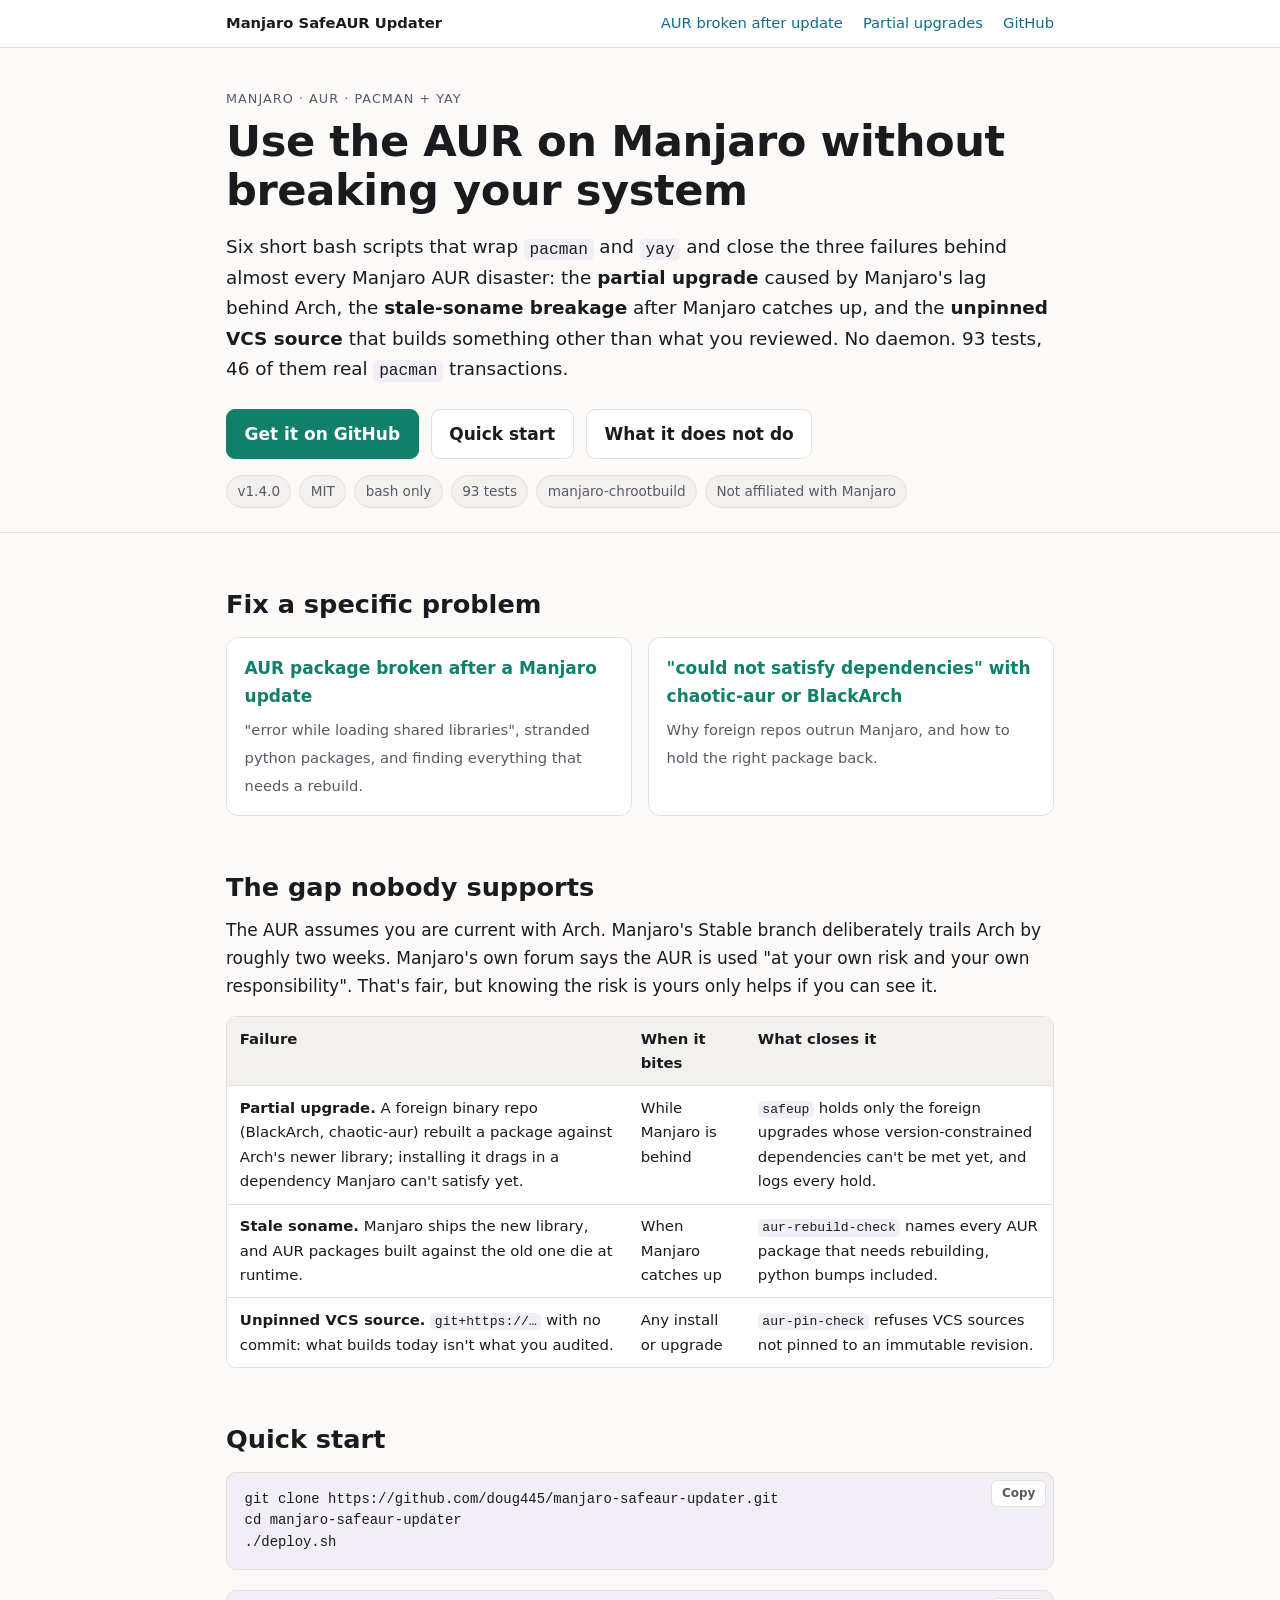
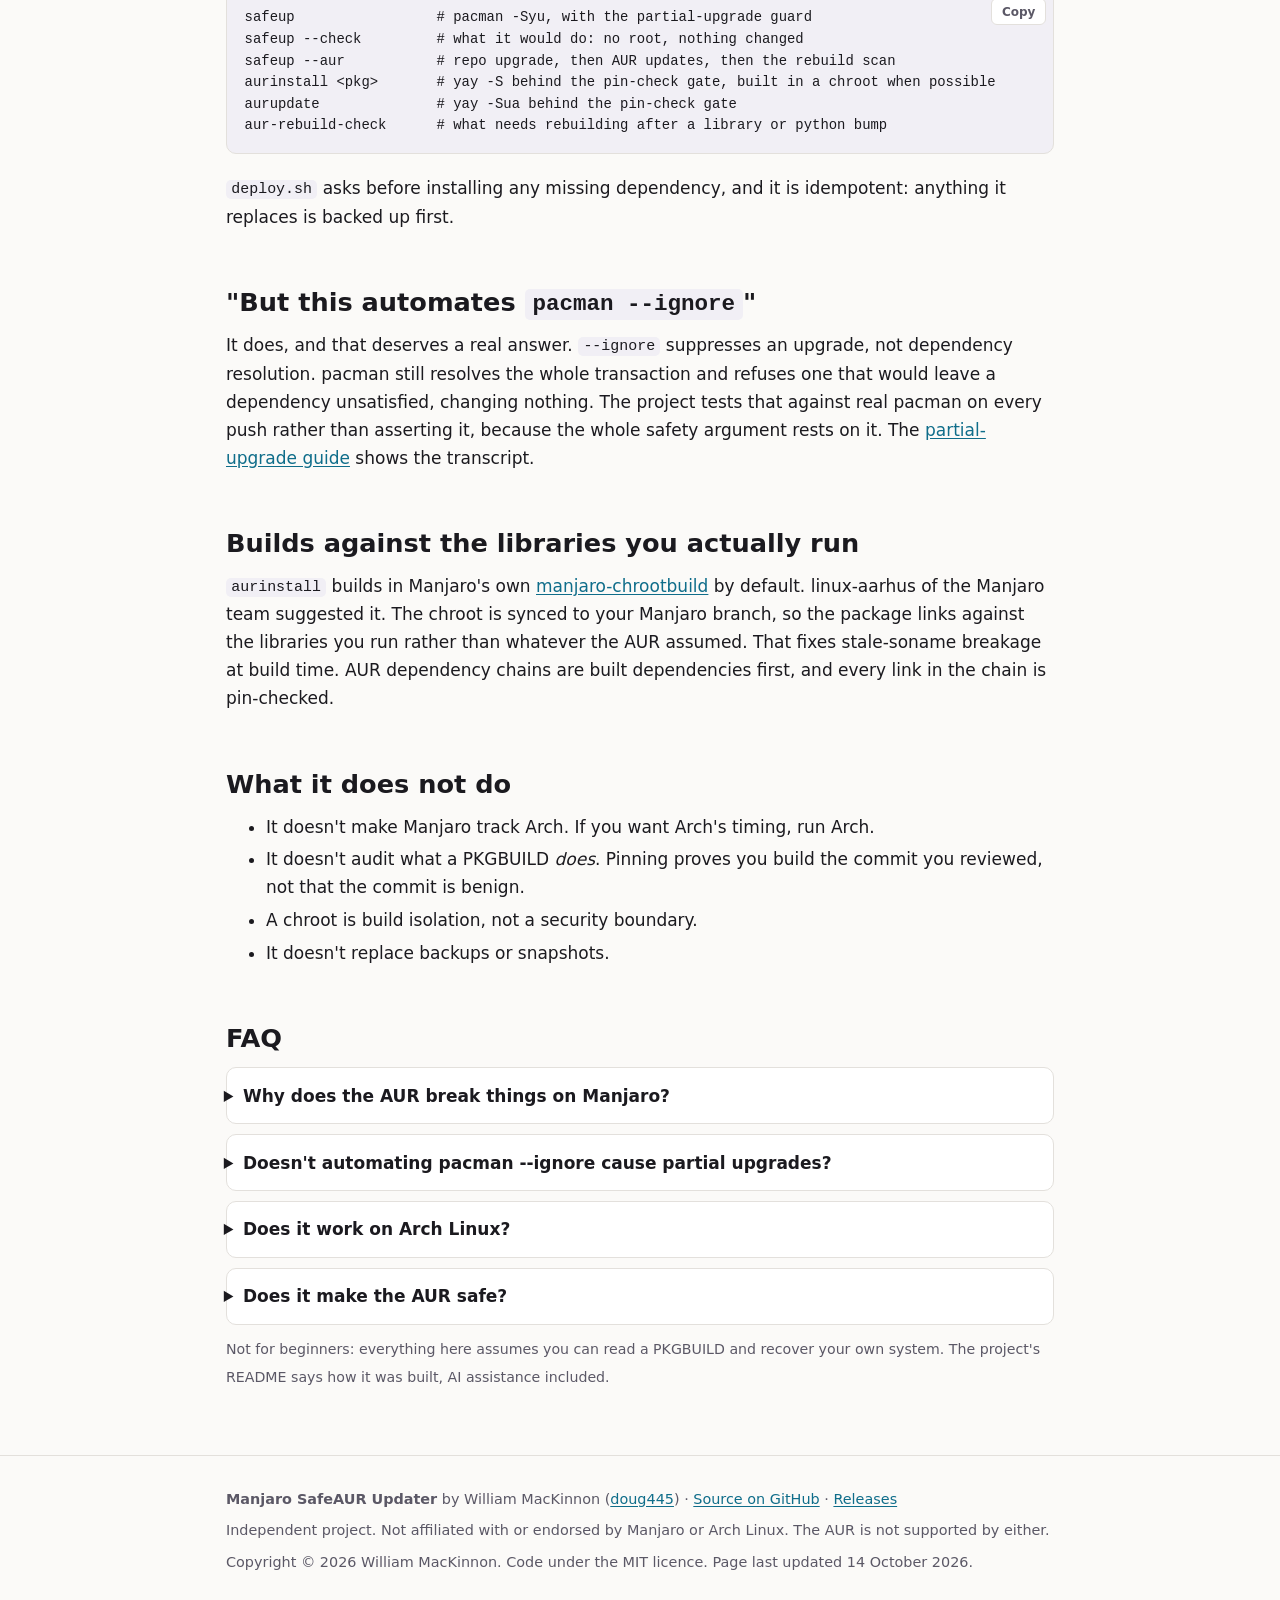
==== index.html @ 5e20a77b "Project site: landing page and two problem guides Guides for the errors people search for: an AUR pa" ====
<!doctype html>
<html lang="en">
<head>
<meta charset="utf-8">
<meta name="viewport" content="width=device-width, initial-scale=1">
<title>Manjaro SafeAUR Updater: use the AUR without breakage</title>
<meta name="description" content="Use the AUR on Manjaro without breaking your system: a guard against partial upgrades from Manjaro's lag behind Arch, a scan for AUR packages broken by a library bump, and pinned sources.">
<link rel="canonical" href="https://doug445.github.io/manjaro-safeaur-updater/">
<meta name="author" content="William MacKinnon">
<meta name="robots" content="index, follow, max-image-preview:large">
<meta name="color-scheme" content="light dark">
<link rel="stylesheet" href="style.css">
<meta property="og:type" content="website">
<meta property="og:site_name" content="Manjaro SafeAUR Updater">
<meta property="og:title" content="Manjaro SafeAUR Updater: use the AUR on Manjaro without breaking your system">
<meta property="og:description" content="pacman and yay wrappers that close the three failures behind most Manjaro AUR breakage: partial upgrades, stale sonames, and unpinned VCS sources. 93 tests against real pacman.">
<meta property="og:url" content="https://doug445.github.io/manjaro-safeaur-updater/">
<meta property="og:image" content="https://doug445.github.io/manjaro-safeaur-updater/card.png">
<meta property="og:image:width" content="1200">
<meta property="og:image:height" content="630">
<meta name="twitter:card" content="summary_large_image">
<script type="application/ld+json">
{
  "@context": "https://schema.org",
  "@graph": [
    {
      "@type": "SoftwareApplication",
      "name": "Manjaro SafeAUR Updater",
      "description": "pacman and yay wrappers for Manjaro: a partial-upgrade guard for foreign repositories, a post-upgrade scan for AUR packages broken by a library or python bump, a pinning policy for PKGBUILD VCS sources, and chroot builds via manjaro-chrootbuild.",
      "applicationCategory": "UtilitiesApplication",
      "operatingSystem": "Manjaro Linux",
      "softwareVersion": "1.4.0",
      "license": "https://opensource.org/licenses/MIT",
      "url": "https://doug445.github.io/manjaro-safeaur-updater/",
      "downloadUrl": "https://github.com/doug445/manjaro-safeaur-updater",
      "codeRepository": "https://github.com/doug445/manjaro-safeaur-updater",
      "offers": { "@type": "Offer", "price": "0", "priceCurrency": "USD" },
      "author": { "@type": "Person", "name": "William MacKinnon", "url": "https://github.com/doug445" }
    },
    {
      "@type": "FAQPage",
      "mainEntity": [
        { "@type": "Question", "name": "Why does the AUR break things on Manjaro?", "acceptedAnswer": { "@type": "Answer", "text": "The AUR assumes you are current with Arch, and Manjaro's Stable branch deliberately trails Arch. Packages built against Arch's newer libraries can need dependencies Manjaro does not have yet, and when Manjaro catches up, AUR packages you built against the older library stop resolving it." } },
        { "@type": "Question", "name": "Doesn't automating pacman --ignore cause partial upgrades?", "acceptedAnswer": { "@type": "Answer", "text": "No. --ignore suppresses an upgrade, not dependency resolution: pacman still resolves the whole transaction and refuses one that would leave a dependency unsatisfied. The project's test suite proves this against real pacman transactions on every push." } },
        { "@type": "Question", "name": "Does it work on Arch Linux?", "acceptedAnswer": { "@type": "Answer", "text": "It is scoped to Manjaro on purpose. The problem it solves is created by Manjaro's Stable branch trailing Arch; on Arch itself there is no lag to guard against." } },
        { "@type": "Question", "name": "Does it make the AUR safe?", "acceptedAnswer": { "@type": "Answer", "text": "No. Pinning proves you build the commit you reviewed, not that the commit is benign, and a chroot is build isolation, not a security boundary. Read the PKGBUILD. The AUR is not supported by Arch or Manjaro." } }
      ]
    }
  ]
}
</script>
</head>
<body>

<nav class="sitenav" aria-label="Site">
  <div class="wrap">
    <a class="brand" href="./">Manjaro SafeAUR Updater</a>
    <a href="aur-package-broken-after-manjaro-update/">AUR broken after update</a>
    <a href="manjaro-partial-upgrade-could-not-satisfy-dependencies/">Partial upgrades</a>
    <a href="https://github.com/doug445/manjaro-safeaur-updater">GitHub</a>
  </div>
</nav>

<header class="hero">
  <div class="wrap">
    <p class="eyebrow">Manjaro · AUR · pacman + yay</p>
    <h1>Use the AUR on Manjaro without breaking your system</h1>
    <p class="lede">
      Six short bash scripts that wrap <code>pacman</code> and <code>yay</code> and close the
      three failures behind almost every Manjaro AUR disaster: the <strong>partial upgrade</strong>
      caused by Manjaro's lag behind Arch, the <strong>stale-soname breakage</strong> after Manjaro
      catches up, and the <strong>unpinned VCS source</strong> that builds something other than
      what you reviewed. No daemon. 93 tests, 46 of them real <code>pacman</code> transactions.
    </p>
    <div class="cta">
      <a class="btn primary" href="https://github.com/doug445/manjaro-safeaur-updater">Get it on GitHub</a>
      <a class="btn" href="#quick-start">Quick start</a>
      <a class="btn" href="https://github.com/doug445/manjaro-safeaur-updater#what-this-does-not-do">What it does not do</a>
    </div>
    <ul class="facts" aria-label="At a glance">
      <li>v1.4.0</li><li>MIT</li><li>bash only</li><li>93 tests</li><li>manjaro-chrootbuild</li>
      <li>Not affiliated with Manjaro</li>
    </ul>
  </div>
</header>

<main class="wrap">

<h2 id="problems">Fix a specific problem</h2>
<div class="cards">
  <a class="card" href="aur-package-broken-after-manjaro-update/"><strong>AUR package broken after a Manjaro update</strong><span>"error while loading shared libraries", stranded python packages, and finding everything that needs a rebuild.</span></a>
  <a class="card" href="manjaro-partial-upgrade-could-not-satisfy-dependencies/"><strong>"could not satisfy dependencies" with chaotic-aur or BlackArch</strong><span>Why foreign repos outrun Manjaro, and how to hold the right package back.</span></a>
</div>

<h2 id="why">The gap nobody supports</h2>
<p>
  The AUR assumes you are current with Arch. Manjaro's Stable branch deliberately trails Arch by
  roughly two weeks. Manjaro's own forum says the AUR is used "at your own risk and your own
  responsibility". That's fair, but knowing the risk is yours only helps if you can see it.
</p>
<div class="table-scroll"><table>
  <thead><tr><th>Failure</th><th>When it bites</th><th>What closes it</th></tr></thead>
  <tbody>
    <tr><td><strong>Partial upgrade.</strong> A foreign binary repo (BlackArch, chaotic-aur) rebuilt a package against Arch's newer library; installing it drags in a dependency Manjaro can't satisfy yet.</td><td>While Manjaro is behind</td><td><code>safeup</code> holds only the foreign upgrades whose version-constrained dependencies can't be met yet, and logs every hold.</td></tr>
    <tr><td><strong>Stale soname.</strong> Manjaro ships the new library, and AUR packages built against the old one die at runtime.</td><td>When Manjaro catches up</td><td><code>aur-rebuild-check</code> names every AUR package that needs rebuilding, python bumps included.</td></tr>
    <tr><td><strong>Unpinned VCS source.</strong> <code>git+https://…</code> with no commit: what builds today isn't what you audited.</td><td>Any install or upgrade</td><td><code>aur-pin-check</code> refuses VCS sources not pinned to an immutable revision.</td></tr>
  </tbody>
</table></div>

<h2 id="quick-start">Quick start</h2>
<div class="codeblock"><pre><code>git clone https://github.com/doug445/manjaro-safeaur-updater.git
cd manjaro-safeaur-updater
./deploy.sh</code></pre></div>
<div class="codeblock"><pre><code>safeup                 # pacman -Syu, with the partial-upgrade guard
safeup --check         # what it would do: no root, nothing changed
safeup --aur           # repo upgrade, then AUR updates, then the rebuild scan
aurinstall &lt;pkg&gt;       # yay -S behind the pin-check gate, built in a chroot when possible
aurupdate              # yay -Sua behind the pin-check gate
aur-rebuild-check      # what needs rebuilding after a library or python bump</code></pre></div>
<p><code>deploy.sh</code> asks before installing any missing dependency, and it is idempotent:
  anything it replaces is backed up first.</p>

<h2 id="ignore">"But this automates <code>pacman --ignore</code>"</h2>
<p>
  It does, and that deserves a real answer. <code>--ignore</code> suppresses an upgrade, not
  dependency resolution. pacman still resolves the whole transaction and refuses one that would
  leave a dependency unsatisfied, changing nothing. The project tests that against real pacman
  on every push rather than asserting it, because the whole safety argument rests on it. The
  <a href="manjaro-partial-upgrade-could-not-satisfy-dependencies/">partial-upgrade guide</a>
  shows the transcript.
</p>

<h2 id="chroot">Builds against the libraries you actually run</h2>
<p>
  <code>aurinstall</code> builds in Manjaro's own
  <a href="https://gitlab.manjaro.org/tools/development-tools/manjaro-chrootbuild">manjaro-chrootbuild</a>
  by default. linux-aarhus of the Manjaro team suggested it. The chroot is synced to your Manjaro
  branch, so the package links against the libraries you run rather than whatever the AUR assumed.
  That fixes stale-soname breakage at build time. AUR dependency chains are built dependencies
  first, and every link in the chain is pin-checked.
</p>

<h2 id="not">What it does not do</h2>
<ul>
  <li>It doesn't make Manjaro track Arch. If you want Arch's timing, run Arch.</li>
  <li>It doesn't audit what a PKGBUILD <em>does</em>. Pinning proves you build the commit you
    reviewed, not that the commit is benign.</li>
  <li>A chroot is build isolation, not a security boundary.</li>
  <li>It doesn't replace backups or snapshots.</li>
</ul>

<h2 id="faq">FAQ</h2>
<details>
  <summary>Why does the AUR break things on Manjaro?</summary>
  <p>The AUR assumes you are current with Arch, and Manjaro's Stable branch deliberately trails
    Arch. Packages built against Arch's newer libraries can need dependencies Manjaro does not have
    yet, and when Manjaro catches up, AUR packages you built against the older library stop
    resolving it.</p>
</details>
<details>
  <summary>Doesn't automating pacman --ignore cause partial upgrades?</summary>
  <p>No. --ignore suppresses an upgrade, not dependency resolution: pacman still resolves the whole
    transaction and refuses one that would leave a dependency unsatisfied. The project's test suite
    proves this against real pacman transactions on every push.</p>
</details>
<details>
  <summary>Does it work on Arch Linux?</summary>
  <p>It is scoped to Manjaro on purpose. The problem it solves is created by Manjaro's Stable
    branch trailing Arch; on Arch itself there is no lag to guard against.</p>
</details>
<details>
  <summary>Does it make the AUR safe?</summary>
  <p>No. Pinning proves you build the commit you reviewed, not that the commit is benign, and a
    chroot is build isolation, not a security boundary. Read the PKGBUILD. The AUR is not
    supported by Arch or Manjaro.</p>
</details>

<p><small>Not for beginners: everything here assumes you can read a PKGBUILD and recover your own
  system. The project's README says how it was built, AI assistance included.</small></p>
</main>

<footer>
  <div class="wrap">
    <p><strong>Manjaro SafeAUR Updater</strong> by William MacKinnon
      (<a href="https://github.com/doug445">doug445</a>) ·
      <a href="https://github.com/doug445/manjaro-safeaur-updater">Source on GitHub</a> ·
      <a href="https://github.com/doug445/manjaro-safeaur-updater/releases">Releases</a></p>
    <p>Independent project. Not affiliated with or endorsed by Manjaro or Arch Linux. The AUR is not supported by either.</p>
    <p>Copyright © 2026 William MacKinnon. Code under the MIT licence. Page last updated 14 October 2026.</p>
  </div>
</footer>

<script>
document.querySelectorAll('.codeblock').forEach(function (block) {
  var btn = document.createElement('button');
  btn.className = 'copy'; btn.type = 'button'; btn.textContent = 'Copy';
  btn.addEventListener('click', function () {
    navigator.clipboard.writeText(block.querySelector('code').innerText).then(function () {
      btn.textContent = 'Copied'; setTimeout(function () { btn.textContent = 'Copy'; }, 1500);
    }).catch(function () { btn.textContent = 'Select + copy'; });
  });
  block.appendChild(btn);
});
</script>
</body>
</html>
---- style.css ----
:root {
  --bg: #fbfaf8;
  --surface: #ffffff;
  --surface-2: #f3f1ee;
  --text: #1b1a1f;
  --muted: #5b5866;
  --border: #e3e0dc;
  --accent: #11806a;
  --accent-2: #0f6d8a;
  --accent-ink: #ffffff;
  --code-bg: #f1eff5;
  --warn-bg: #fff5e6;
  --warn-border: #e8a33a;
  --ok: #1e7d45;
}
@media (prefers-color-scheme: dark) {
  :root:not([data-theme="light"]) {
    --bg: #0b0f17;
    --surface: #111a26;
    --surface-2: #16212f;
    --text: #eef3f8;
    --muted: #9fb0c2;
    --border: #2b3d52;
    --accent: #35bf5c;
    --accent-2: #6aa1ff;
    --accent-ink: #061020;
    --code-bg: #121c28;
    --warn-bg: #261c0c;
    --warn-border: #c9862a;
    --ok: #5fd48f;
  }
}
:root[data-theme="dark"] {
  --bg: #0b0f17;
  --surface: #111a26;
  --surface-2: #16212f;
  --text: #eef3f8;
  --muted: #9fb0c2;
  --border: #2b3d52;
  --accent: #35bf5c;
  --accent-2: #6aa1ff;
  --accent-ink: #061020;
  --code-bg: #121c28;
  --warn-bg: #261c0c;
  --warn-border: #c9862a;
  --ok: #5fd48f;
}

*, *::before, *::after { box-sizing: border-box; }
html { -webkit-text-size-adjust: 100%; scroll-padding-top: 1rem; }
body {
  margin: 0;
  background: var(--bg);
  color: var(--text);
  font: 17px/1.65 system-ui, -apple-system, "Segoe UI", Roboto, "Helvetica Neue", Arial, sans-serif;
}
a { color: var(--accent-2); text-underline-offset: 2px; }
a:hover { color: var(--accent); }
.wrap { max-width: 860px; margin: 0 auto; padding: 0 16px; }

header.hero { padding: 2.5rem 0 1.5rem; border-bottom: 1px solid var(--border); }
.hero img {
  display: block; width: 100%; height: auto; border-radius: 14px;
  border: 1px solid var(--border); margin-bottom: 1.75rem;
}
.eyebrow {
  font-size: .8rem; letter-spacing: .08em; text-transform: uppercase;
  color: var(--muted); margin: 0 0 .5rem;
}
h1 { font-size: clamp(1.9rem, 5vw, 2.7rem); line-height: 1.15; margin: 0 0 1rem; letter-spacing: -.01em; }
h2 { font-size: 1.6rem; line-height: 1.25; margin: 3rem 0 .75rem; padding-top: .5rem; }
h3 { font-size: 1.2rem; margin: 2rem 0 .5rem; }
p, ul, ol { margin: 0 0 1rem; }
li { margin: .3rem 0; }
.lede { font-size: 1.15rem; color: var(--text); }

.cta { display: flex; flex-wrap: wrap; gap: .75rem; margin: 1.5rem 0 1rem; }
.btn {
  display: inline-block; padding: .65rem 1.1rem; border-radius: 9px;
  font-weight: 600; text-decoration: none; border: 1px solid var(--border);
  color: var(--text); background: var(--surface);
}
.btn.primary { background: var(--accent); border-color: var(--accent); color: var(--accent-ink); }
.btn:hover { filter: brightness(1.08); color: inherit; }
.btn.primary:hover { color: var(--accent-ink); }

.facts { display: flex; flex-wrap: wrap; gap: .5rem; padding: 0; list-style: none; margin: 1rem 0 0; }
.facts li {
  margin: 0; font-size: .85rem; padding: .25rem .65rem; border-radius: 999px;
  background: var(--surface-2); border: 1px solid var(--border); color: var(--muted);
}

nav.toc {
  margin: 2rem 0 0; padding: 1rem 1.25rem; background: var(--surface);
  border: 1px solid var(--border); border-radius: 12px;
}
nav.toc h2 { font-size: 1rem; margin: 0 0 .5rem; padding: 0; }
nav.toc ol { columns: 2; column-gap: 2rem; margin: 0; padding-left: 1.2rem; font-size: .95rem; }
@media (max-width: 600px) { nav.toc ol { columns: 1; } }

.note {
  border-left: 4px solid var(--warn-border); background: var(--warn-bg);
  padding: .9rem 1.1rem; border-radius: 0 10px 10px 0; margin: 1.25rem 0;
}
.note p:last-child { margin-bottom: 0; }

pre, code { font-family: ui-monospace, "SF Mono", "JetBrains Mono", Menlo, Consolas, monospace; }
code { font-size: .88em; background: var(--code-bg); padding: .1em .35em; border-radius: 5px; }
.codeblock { position: relative; margin: 1rem 0 1.25rem; }
pre {
  background: var(--code-bg); border: 1px solid var(--border); border-radius: 10px;
  padding: 1rem 1.1rem; overflow-x: auto; font-size: .87rem; line-height: 1.55; margin: 0;
}
pre code { background: none; padding: 0; font-size: inherit; }
.copy {
  position: absolute; top: .5rem; right: .5rem; font: 600 .75rem/1 system-ui, sans-serif;
  padding: .4rem .6rem; border-radius: 6px; border: 1px solid var(--border);
  background: var(--surface); color: var(--muted); cursor: pointer;
}
.copy:hover { color: var(--text); }

.table-scroll { overflow-x: auto; margin: 1rem 0 1.25rem; border: 1px solid var(--border); border-radius: 10px; }
table { border-collapse: collapse; width: 100%; font-size: .93rem; background: var(--surface); }
th, td { text-align: left; padding: .6rem .8rem; border-bottom: 1px solid var(--border); vertical-align: top; }
th { background: var(--surface-2); font-weight: 600; }
tr:last-child td { border-bottom: 0; }

.chain { display: flex; flex-wrap: wrap; align-items: center; gap: .4rem; margin: 1rem 0; font-size: .9rem; }
.chain span {
  padding: .35rem .65rem; border-radius: 7px; background: var(--surface);
  border: 1px solid var(--border); font-family: ui-monospace, Menlo, monospace;
}
.chain span.hot { border-color: var(--accent); color: var(--accent); font-weight: 600; }
.chain i { color: var(--muted); font-style: normal; }

ol.steps { counter-reset: s; list-style: none; padding: 0; }
ol.steps > li {
  counter-increment: s; position: relative; padding: 0 0 0 3rem; margin: 0 0 1.75rem;
}
ol.steps > li::before {
  content: counter(s); position: absolute; left: 0; top: .1rem;
  width: 2rem; height: 2rem; border-radius: 50%; display: grid; place-items: center;
  background: var(--accent); color: var(--accent-ink); font-weight: 700; font-size: .95rem;
}
ol.steps > li > h3 { margin-top: 0; }

figure { margin: 1.5rem 0; }
figure img { max-width: 100%; height: auto; border-radius: 10px; border: 1px solid var(--border); display: block; margin: 0 auto; }
figcaption { font-size: .88rem; color: var(--muted); text-align: center; margin-top: .5rem; }

details {
  border: 1px solid var(--border); border-radius: 10px; background: var(--surface);
  margin: .6rem 0; padding: 0 1rem;
}
details[open] { padding-bottom: .5rem; }
summary { cursor: pointer; font-weight: 600; padding: .85rem 0; list-style-position: outside; }
details p { margin: .25rem 0 .75rem; }

.ok { color: var(--ok); font-weight: 600; }

footer {
  margin-top: 4rem; padding: 2rem 0 3rem; border-top: 1px solid var(--border);
  color: var(--muted); font-size: .9rem;
}
footer p { margin: 0 0 .5rem; }

.sitenav { border-bottom: 1px solid var(--border); background: var(--surface); }
.sitenav .wrap { display: flex; flex-wrap: wrap; gap: .25rem 1.25rem; align-items: center; padding-top: .7rem; padding-bottom: .7rem; font-size: .92rem; }
.sitenav .brand { font-weight: 700; color: var(--text); text-decoration: none; margin-right: auto; }
.sitenav a { text-decoration: none; }
.crumbs { font-size: .85rem; color: var(--muted); margin: 1.5rem 0 0; }
.cards { display: grid; grid-template-columns: repeat(auto-fit, minmax(240px, 1fr)); gap: 1rem; margin: 1rem 0 1.5rem; }
.card { display: block; padding: 1rem 1.1rem; border: 1px solid var(--border); border-radius: 12px; background: var(--surface); text-decoration: none; color: var(--text); }
.card:hover { border-color: var(--accent); color: var(--text); }
.card strong { display: block; margin-bottom: .3rem; color: var(--accent); }
.card span { font-size: .92rem; color: var(--muted); }
.tool { border: 1px solid var(--accent); border-radius: 12px; padding: 1rem 1.2rem; margin: 2rem 0; background: var(--surface); }
.tool p:last-child { margin-bottom: 0; }
small { color: var(--muted); }
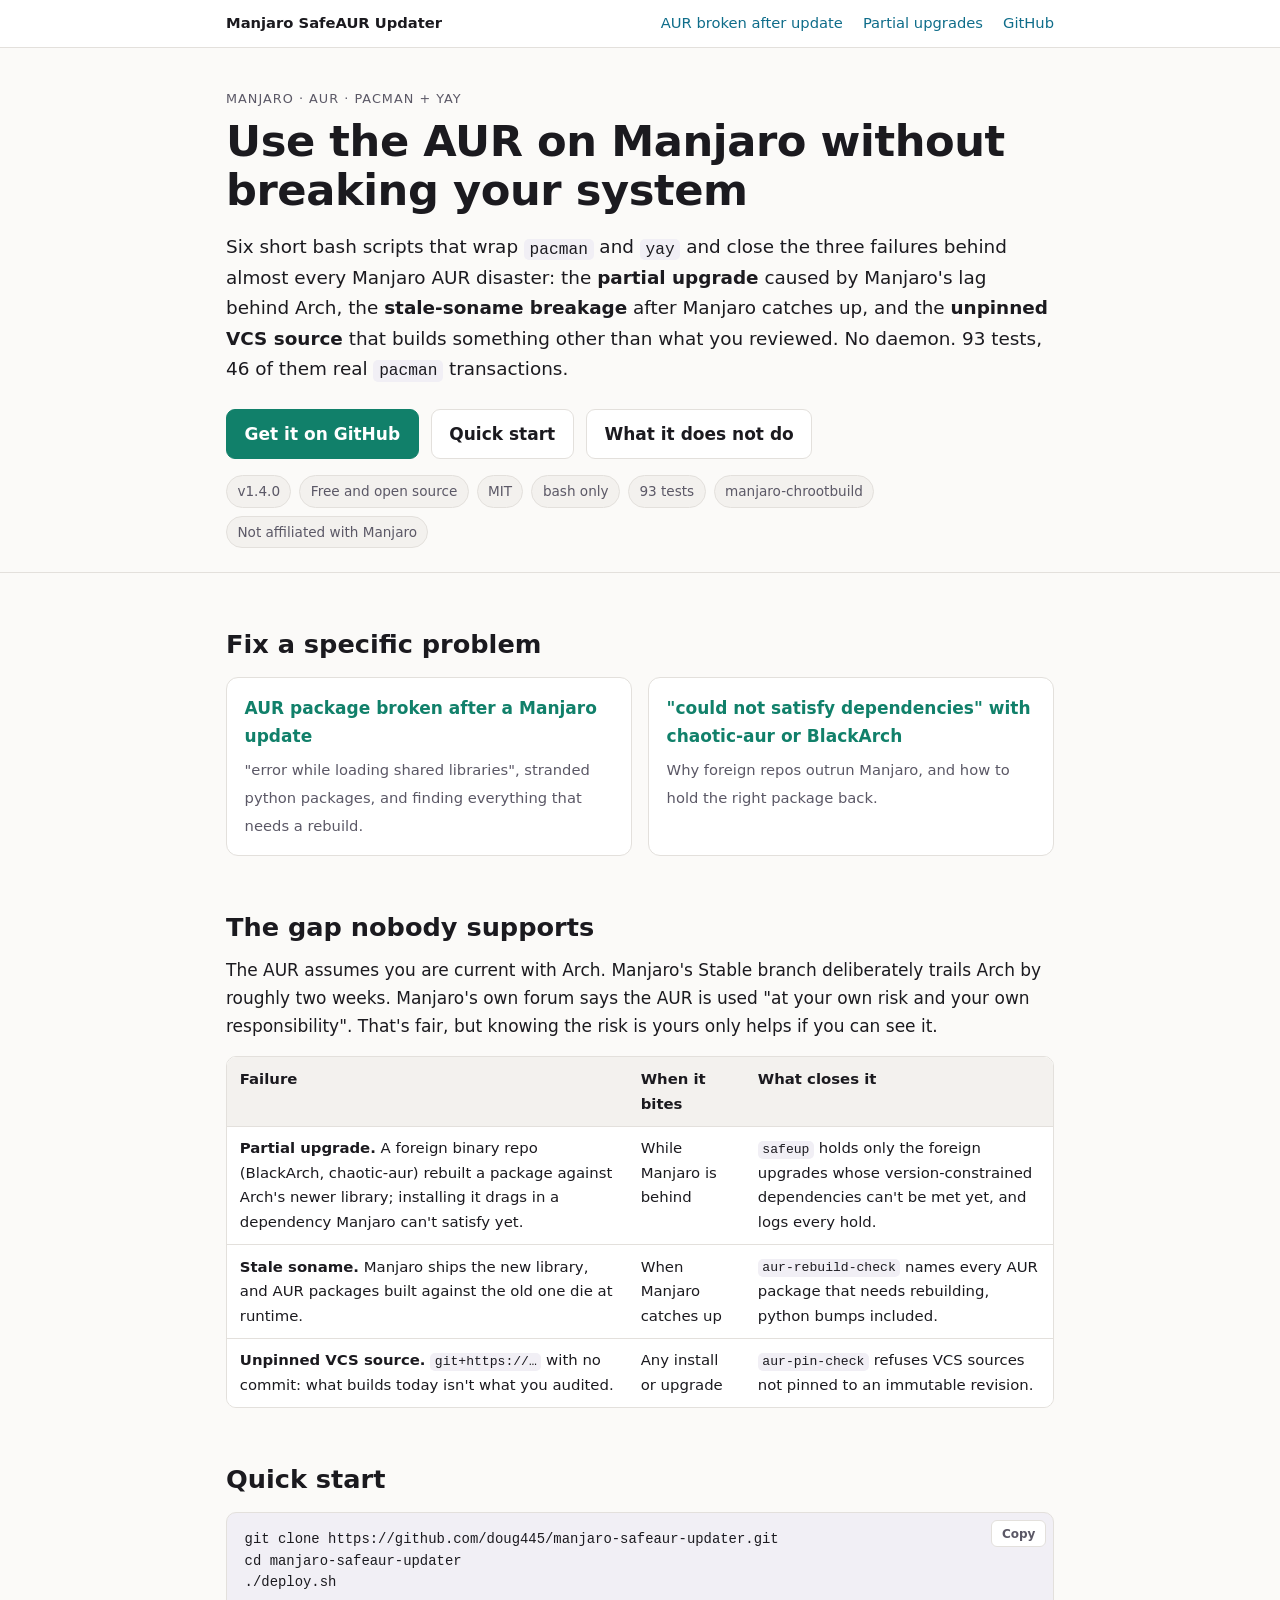
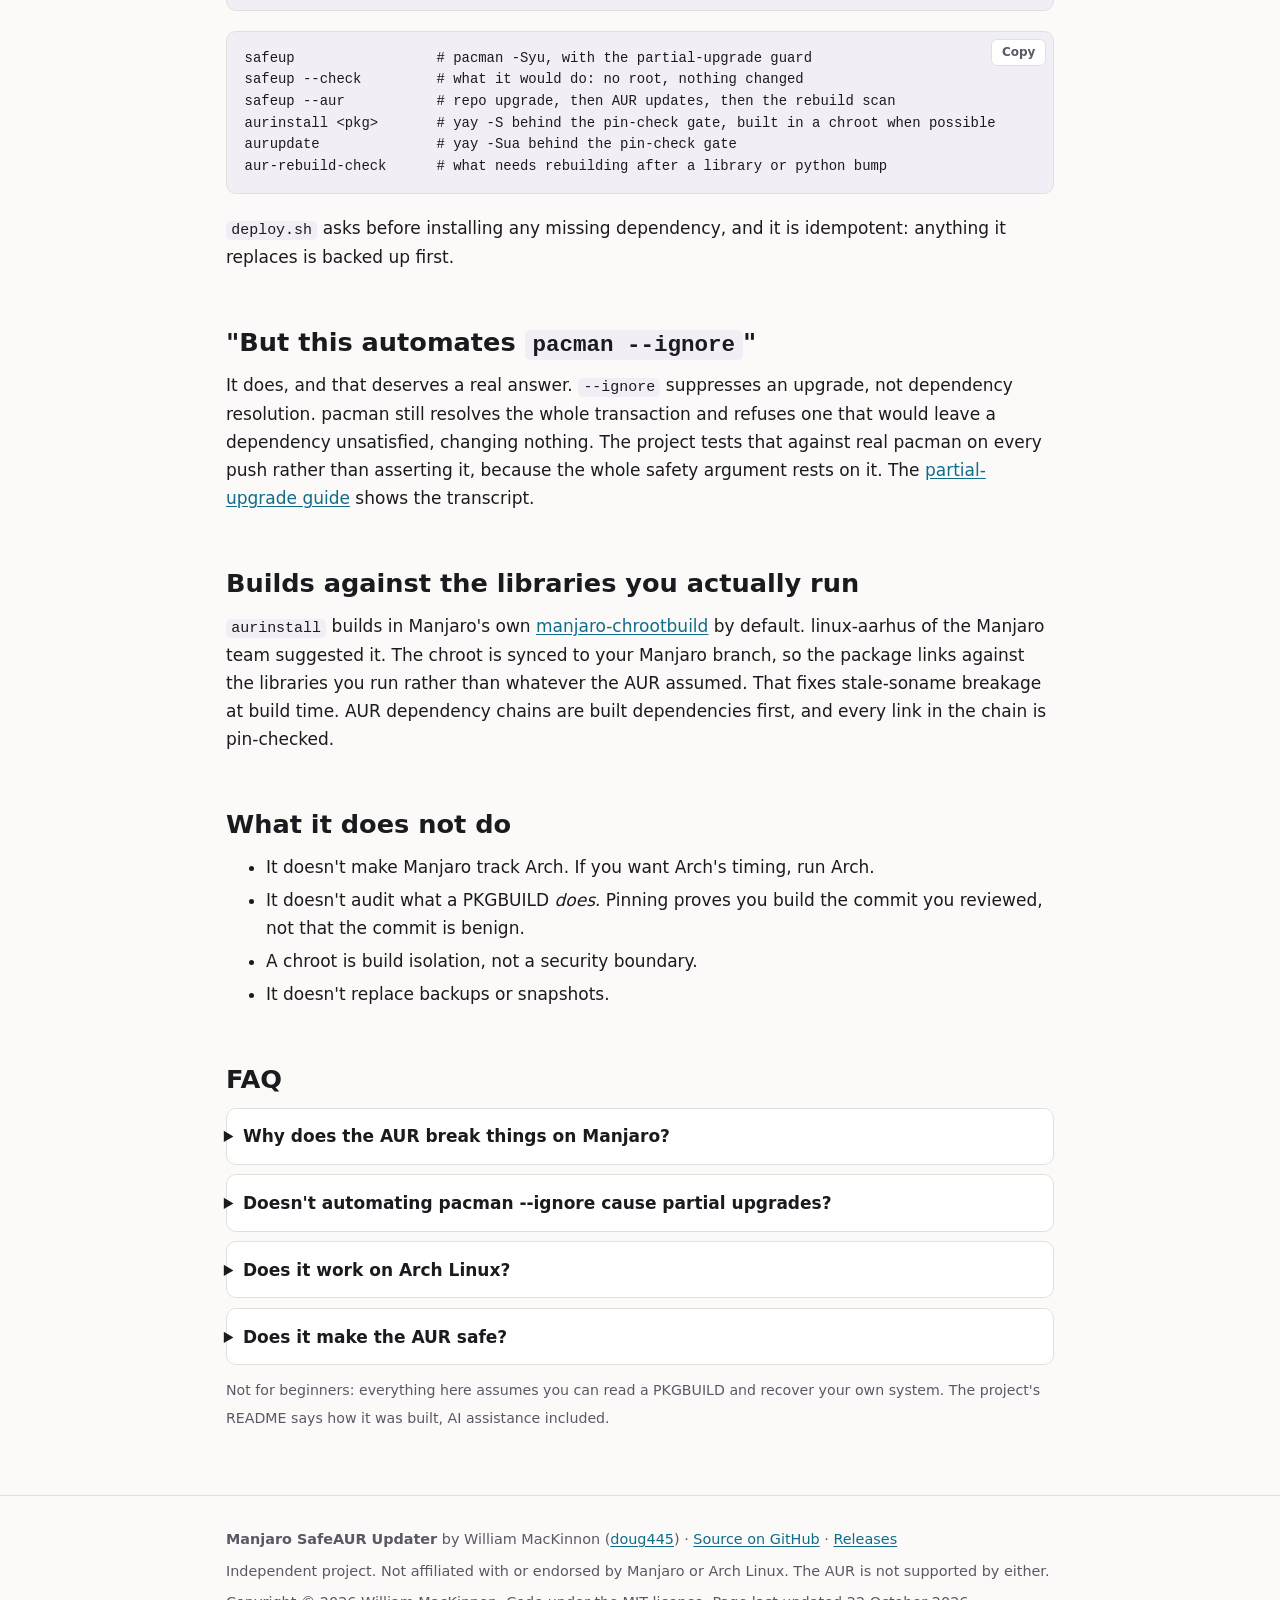
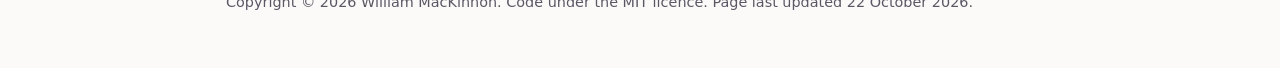
==== commit a52e70f6: "Site: say Free and open source" ====
--- a/index.html
+++ b/index.html
@@ -78,7 +78,7 @@
       <a class="btn" href="https://github.com/doug445/manjaro-safeaur-updater#what-this-does-not-do">What it does not do</a>
     </div>
     <ul class="facts" aria-label="At a glance">
-      <li>v1.4.0</li><li>MIT</li><li>bash only</li><li>93 tests</li><li>manjaro-chrootbuild</li>
+      <li>v1.4.0</li><li>Free and open source</li><li>MIT</li><li>bash only</li><li>93 tests</li><li>manjaro-chrootbuild</li>
       <li>Not affiliated with Manjaro</li>
     </ul>
   </div>
@@ -186,7 +186,7 @@
       <a href="https://github.com/doug445/manjaro-safeaur-updater">Source on GitHub</a> ·
       <a href="https://github.com/doug445/manjaro-safeaur-updater/releases">Releases</a></p>
     <p>Independent project. Not affiliated with or endorsed by Manjaro or Arch Linux. The AUR is not supported by either.</p>
-    <p>Copyright © 2026 William MacKinnon. Code under the MIT licence. Page last updated 14 October 2026.</p>
+    <p>Copyright © 2026 William MacKinnon. Code under the MIT licence. Page last updated 22 October 2026.</p>
   </div>
 </footer>
 
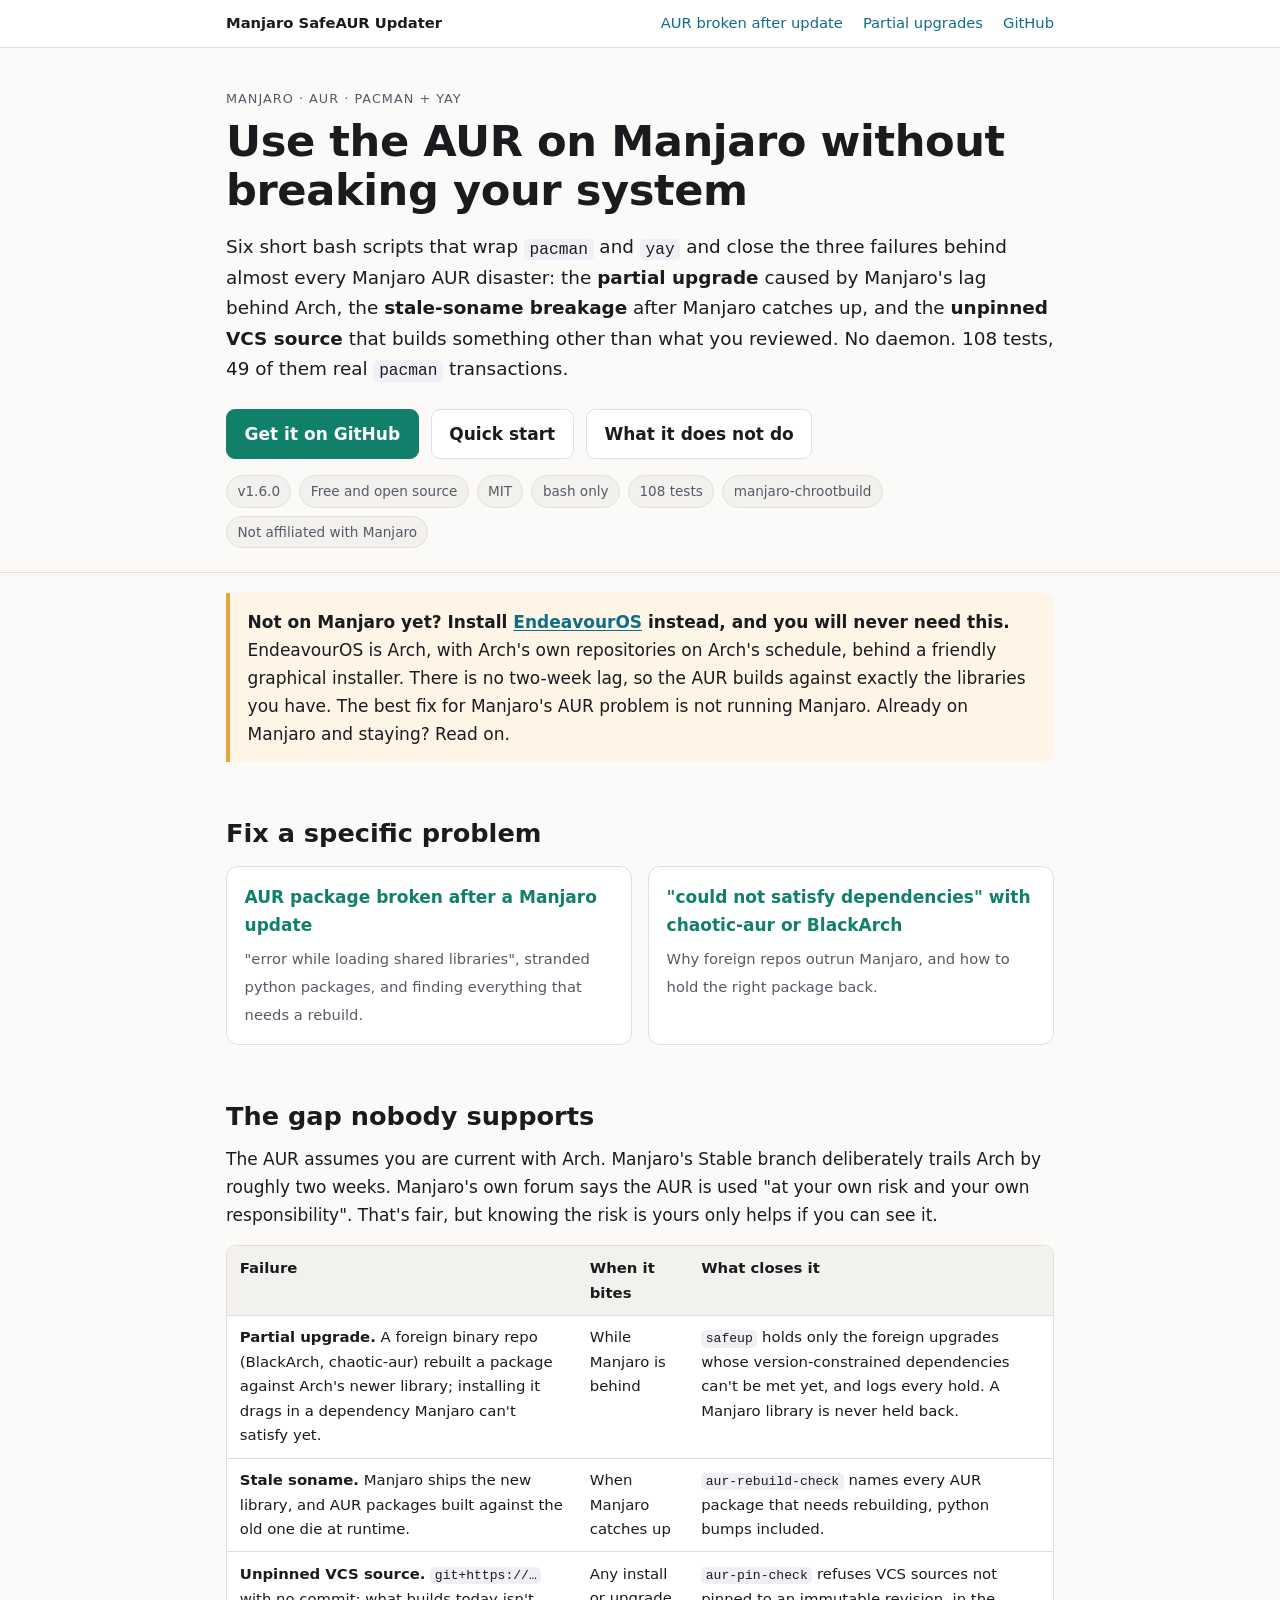
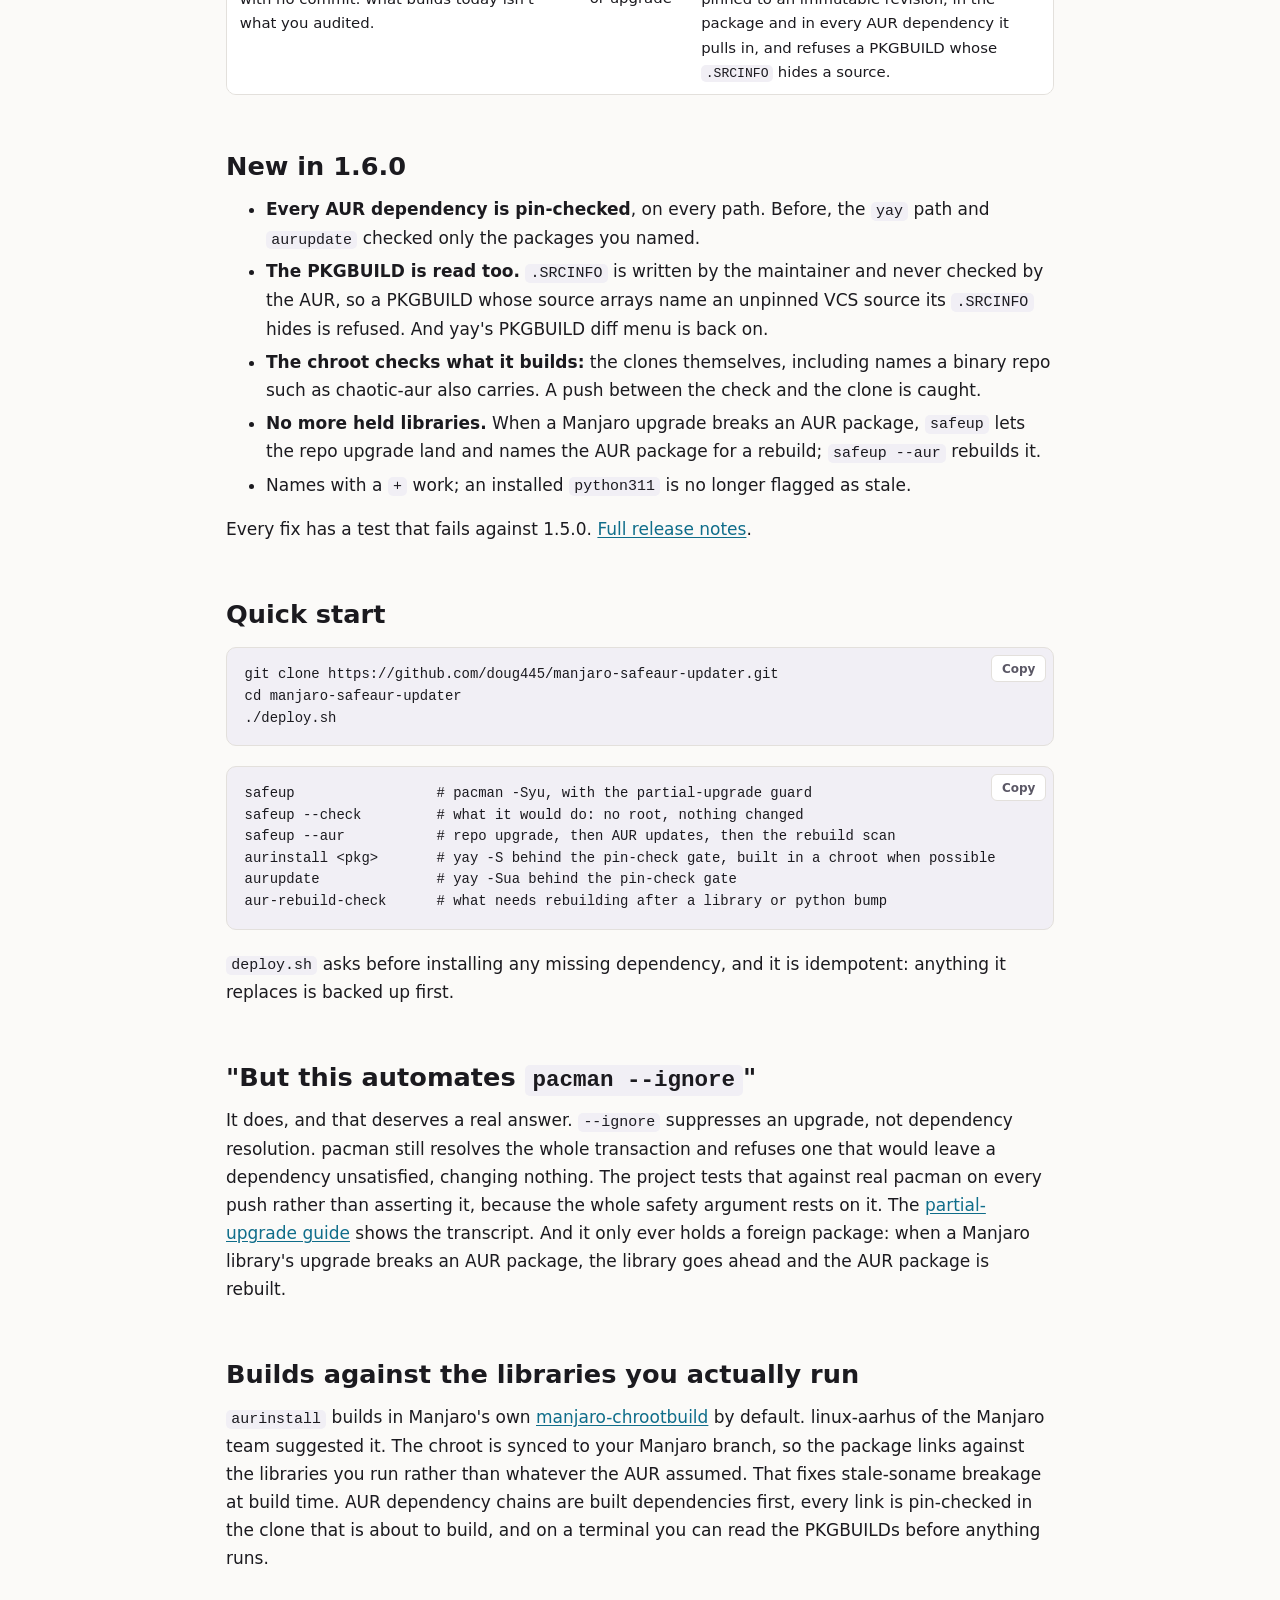
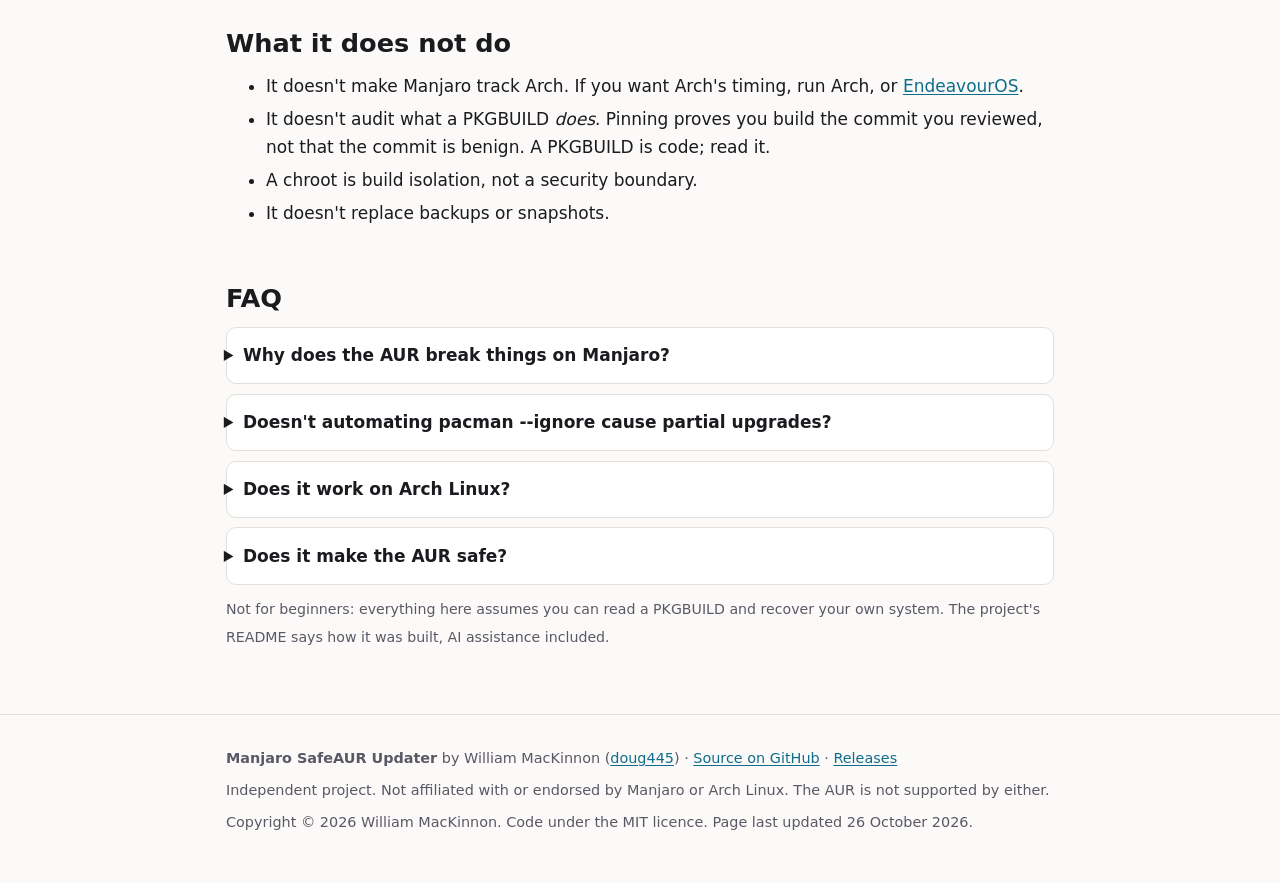
==== commit 5acfeae2: "Site: 1.6.0 Version, test counts and the tool descriptions brought up to 1.6.0: every AUR dependency" ====
--- a/index.html
+++ b/index.html
@@ -13,7 +13,7 @@
 <meta property="og:type" content="website">
 <meta property="og:site_name" content="Manjaro SafeAUR Updater">
 <meta property="og:title" content="Manjaro SafeAUR Updater: use the AUR on Manjaro without breaking your system">
-<meta property="og:description" content="pacman and yay wrappers that close the three failures behind most Manjaro AUR breakage: partial upgrades, stale sonames, and unpinned VCS sources. 93 tests against real pacman.">
+<meta property="og:description" content="pacman and yay wrappers that close the three failures behind most Manjaro AUR breakage: partial upgrades, stale sonames, and unpinned VCS sources. 108 tests, 49 against real pacman.">
 <meta property="og:url" content="https://doug445.github.io/manjaro-safeaur-updater/">
 <meta property="og:image" content="https://doug445.github.io/manjaro-safeaur-updater/card.png">
 <meta property="og:image:width" content="1200">
@@ -29,7 +29,7 @@
       "description": "pacman and yay wrappers for Manjaro: a partial-upgrade guard for foreign repositories, a post-upgrade scan for AUR packages broken by a library or python bump, a pinning policy for PKGBUILD VCS sources, and chroot builds via manjaro-chrootbuild.",
       "applicationCategory": "UtilitiesApplication",
       "operatingSystem": "Manjaro Linux",
-      "softwareVersion": "1.4.0",
+      "softwareVersion": "1.6.0",
       "license": "https://opensource.org/licenses/MIT",
       "url": "https://doug445.github.io/manjaro-safeaur-updater/",
       "downloadUrl": "https://github.com/doug445/manjaro-safeaur-updater",
@@ -42,8 +42,8 @@
       "mainEntity": [
         { "@type": "Question", "name": "Why does the AUR break things on Manjaro?", "acceptedAnswer": { "@type": "Answer", "text": "The AUR assumes you are current with Arch, and Manjaro's Stable branch deliberately trails Arch. Packages built against Arch's newer libraries can need dependencies Manjaro does not have yet, and when Manjaro catches up, AUR packages you built against the older library stop resolving it." } },
         { "@type": "Question", "name": "Doesn't automating pacman --ignore cause partial upgrades?", "acceptedAnswer": { "@type": "Answer", "text": "No. --ignore suppresses an upgrade, not dependency resolution: pacman still resolves the whole transaction and refuses one that would leave a dependency unsatisfied. The project's test suite proves this against real pacman transactions on every push." } },
-        { "@type": "Question", "name": "Does it work on Arch Linux?", "acceptedAnswer": { "@type": "Answer", "text": "It is scoped to Manjaro on purpose. The problem it solves is created by Manjaro's Stable branch trailing Arch; on Arch itself there is no lag to guard against." } },
-        { "@type": "Question", "name": "Does it make the AUR safe?", "acceptedAnswer": { "@type": "Answer", "text": "No. Pinning proves you build the commit you reviewed, not that the commit is benign, and a chroot is build isolation, not a security boundary. Read the PKGBUILD. The AUR is not supported by Arch or Manjaro." } }
+        { "@type": "Question", "name": "Does it work on Arch Linux?", "acceptedAnswer": { "@type": "Answer", "text": "It is scoped to Manjaro on purpose. The problem it solves is created by Manjaro's Stable branch trailing Arch; on Arch itself there is no lag to guard against, and none on EndeavourOS, which uses Arch's repositories directly. If you have not installed yet, install EndeavourOS and skip the problem." } },
+        { "@type": "Question", "name": "Does it make the AUR safe?", "acceptedAnswer": { "@type": "Answer", "text": "No. Pinning proves you build the commit you reviewed, not that the commit is benign, and a chroot is build isolation, not a security boundary. The pin check also reads the PKGBUILD and refuses one whose .SRCINFO hides a source, but a PKGBUILD is code: read it. yay's diff menu stays on for that. The AUR is not supported by Arch or Manjaro." } }
       ]
     }
   ]
@@ -70,7 +70,7 @@
       three failures behind almost every Manjaro AUR disaster: the <strong>partial upgrade</strong>
       caused by Manjaro's lag behind Arch, the <strong>stale-soname breakage</strong> after Manjaro
       catches up, and the <strong>unpinned VCS source</strong> that builds something other than
-      what you reviewed. No daemon. 93 tests, 46 of them real <code>pacman</code> transactions.
+      what you reviewed. No daemon. 108 tests, 49 of them real <code>pacman</code> transactions.
     </p>
     <div class="cta">
       <a class="btn primary" href="https://github.com/doug445/manjaro-safeaur-updater">Get it on GitHub</a>
@@ -78,13 +78,21 @@
       <a class="btn" href="https://github.com/doug445/manjaro-safeaur-updater#what-this-does-not-do">What it does not do</a>
     </div>
     <ul class="facts" aria-label="At a glance">
-      <li>v1.4.0</li><li>Free and open source</li><li>MIT</li><li>bash only</li><li>93 tests</li><li>manjaro-chrootbuild</li>
+      <li>v1.6.0</li><li>Free and open source</li><li>MIT</li><li>bash only</li><li>108 tests</li><li>manjaro-chrootbuild</li>
       <li>Not affiliated with Manjaro</li>
     </ul>
   </div>
 </header>
 
 <main class="wrap">
+
+<div class="note">
+  <p><strong>Not on Manjaro yet? Install <a href="https://endeavouros.com/">EndeavourOS</a> instead,
+    and you will never need this.</strong> EndeavourOS is Arch, with Arch's own repositories on
+    Arch's schedule, behind a friendly graphical installer. There is no two-week lag, so the AUR
+    builds against exactly the libraries you have. The best fix for Manjaro's AUR problem is not
+    running Manjaro. Already on Manjaro and staying? Read on.</p>
+</div>
 
 <h2 id="problems">Fix a specific problem</h2>
 <div class="cards">
@@ -101,11 +109,28 @@
 <div class="table-scroll"><table>
   <thead><tr><th>Failure</th><th>When it bites</th><th>What closes it</th></tr></thead>
   <tbody>
-    <tr><td><strong>Partial upgrade.</strong> A foreign binary repo (BlackArch, chaotic-aur) rebuilt a package against Arch's newer library; installing it drags in a dependency Manjaro can't satisfy yet.</td><td>While Manjaro is behind</td><td><code>safeup</code> holds only the foreign upgrades whose version-constrained dependencies can't be met yet, and logs every hold.</td></tr>
+    <tr><td><strong>Partial upgrade.</strong> A foreign binary repo (BlackArch, chaotic-aur) rebuilt a package against Arch's newer library; installing it drags in a dependency Manjaro can't satisfy yet.</td><td>While Manjaro is behind</td><td><code>safeup</code> holds only the foreign upgrades whose version-constrained dependencies can't be met yet, and logs every hold. A Manjaro library is never held back.</td></tr>
     <tr><td><strong>Stale soname.</strong> Manjaro ships the new library, and AUR packages built against the old one die at runtime.</td><td>When Manjaro catches up</td><td><code>aur-rebuild-check</code> names every AUR package that needs rebuilding, python bumps included.</td></tr>
-    <tr><td><strong>Unpinned VCS source.</strong> <code>git+https://…</code> with no commit: what builds today isn't what you audited.</td><td>Any install or upgrade</td><td><code>aur-pin-check</code> refuses VCS sources not pinned to an immutable revision.</td></tr>
+    <tr><td><strong>Unpinned VCS source.</strong> <code>git+https://…</code> with no commit: what builds today isn't what you audited.</td><td>Any install or upgrade</td><td><code>aur-pin-check</code> refuses VCS sources not pinned to an immutable revision, in the package and in every AUR dependency it pulls in, and refuses a PKGBUILD whose <code>.SRCINFO</code> hides a source.</td></tr>
   </tbody>
 </table></div>
+
+<h2 id="new">New in 1.6.0</h2>
+<ul>
+  <li><strong>Every AUR dependency is pin-checked</strong>, on every path. Before, the
+    <code>yay</code> path and <code>aurupdate</code> checked only the packages you named.</li>
+  <li><strong>The PKGBUILD is read too.</strong> <code>.SRCINFO</code> is written by the maintainer
+    and never checked by the AUR, so a PKGBUILD whose source arrays name an unpinned VCS source its
+    <code>.SRCINFO</code> hides is refused. And yay's PKGBUILD diff menu is back on.</li>
+  <li><strong>The chroot checks what it builds:</strong> the clones themselves, including names a
+    binary repo such as chaotic-aur also carries. A push between the check and the clone is caught.</li>
+  <li><strong>No more held libraries.</strong> When a Manjaro upgrade breaks an AUR package,
+    <code>safeup</code> lets the repo upgrade land and names the AUR package for a rebuild;
+    <code>safeup --aur</code> rebuilds it.</li>
+  <li>Names with a <code>+</code> work; an installed <code>python311</code> is no longer flagged as stale.</li>
+</ul>
+<p>Every fix has a test that fails against 1.5.0.
+  <a href="https://github.com/doug445/manjaro-safeaur-updater/releases/tag/v1.6.0">Full release notes</a>.</p>
 
 <h2 id="quick-start">Quick start</h2>
 <div class="codeblock"><pre><code>git clone https://github.com/doug445/manjaro-safeaur-updater.git
@@ -127,7 +152,8 @@
   leave a dependency unsatisfied, changing nothing. The project tests that against real pacman
   on every push rather than asserting it, because the whole safety argument rests on it. The
   <a href="manjaro-partial-upgrade-could-not-satisfy-dependencies/">partial-upgrade guide</a>
-  shows the transcript.
+  shows the transcript. And it only ever holds a foreign package: when a Manjaro library's
+  upgrade breaks an AUR package, the library goes ahead and the AUR package is rebuilt.
 </p>
 
 <h2 id="chroot">Builds against the libraries you actually run</h2>
@@ -137,14 +163,16 @@
   by default. linux-aarhus of the Manjaro team suggested it. The chroot is synced to your Manjaro
   branch, so the package links against the libraries you run rather than whatever the AUR assumed.
   That fixes stale-soname breakage at build time. AUR dependency chains are built dependencies
-  first, and every link in the chain is pin-checked.
+  first, every link is pin-checked in the clone that is about to build, and on a terminal you
+  can read the PKGBUILDs before anything runs.
 </p>
 
 <h2 id="not">What it does not do</h2>
 <ul>
-  <li>It doesn't make Manjaro track Arch. If you want Arch's timing, run Arch.</li>
+  <li>It doesn't make Manjaro track Arch. If you want Arch's timing, run Arch, or
+    <a href="https://endeavouros.com/">EndeavourOS</a>.</li>
   <li>It doesn't audit what a PKGBUILD <em>does</em>. Pinning proves you build the commit you
-    reviewed, not that the commit is benign.</li>
+    reviewed, not that the commit is benign. A PKGBUILD is code; read it.</li>
   <li>A chroot is build isolation, not a security boundary.</li>
   <li>It doesn't replace backups or snapshots.</li>
 </ul>
@@ -165,14 +193,11 @@
 </details>
 <details>
   <summary>Does it work on Arch Linux?</summary>
-  <p>It is scoped to Manjaro on purpose. The problem it solves is created by Manjaro's Stable
-    branch trailing Arch; on Arch itself there is no lag to guard against.</p>
+  <p>It is scoped to Manjaro on purpose. The problem it solves is created by Manjaro's Stable branch trailing Arch; on Arch itself there is no lag to guard against, and none on EndeavourOS, which uses Arch's repositories directly. If you have not installed yet, install <a href="https://endeavouros.com/">EndeavourOS</a> and skip the problem.</p>
 </details>
 <details>
   <summary>Does it make the AUR safe?</summary>
-  <p>No. Pinning proves you build the commit you reviewed, not that the commit is benign, and a
-    chroot is build isolation, not a security boundary. Read the PKGBUILD. The AUR is not
-    supported by Arch or Manjaro.</p>
+  <p>No. Pinning proves you build the commit you reviewed, not that the commit is benign, and a chroot is build isolation, not a security boundary. The pin check also reads the PKGBUILD and refuses one whose <code>.SRCINFO</code> hides a source, but a PKGBUILD is code: read it. yay's diff menu stays on for that. The AUR is not supported by Arch or Manjaro.</p>
 </details>
 
 <p><small>Not for beginners: everything here assumes you can read a PKGBUILD and recover your own
@@ -186,7 +211,7 @@
       <a href="https://github.com/doug445/manjaro-safeaur-updater">Source on GitHub</a> ·
       <a href="https://github.com/doug445/manjaro-safeaur-updater/releases">Releases</a></p>
     <p>Independent project. Not affiliated with or endorsed by Manjaro or Arch Linux. The AUR is not supported by either.</p>
-    <p>Copyright © 2026 William MacKinnon. Code under the MIT licence. Page last updated 22 October 2026.</p>
+    <p>Copyright © 2026 William MacKinnon. Code under the MIT licence. Page last updated 26 October 2026.</p>
   </div>
 </footer>
 
